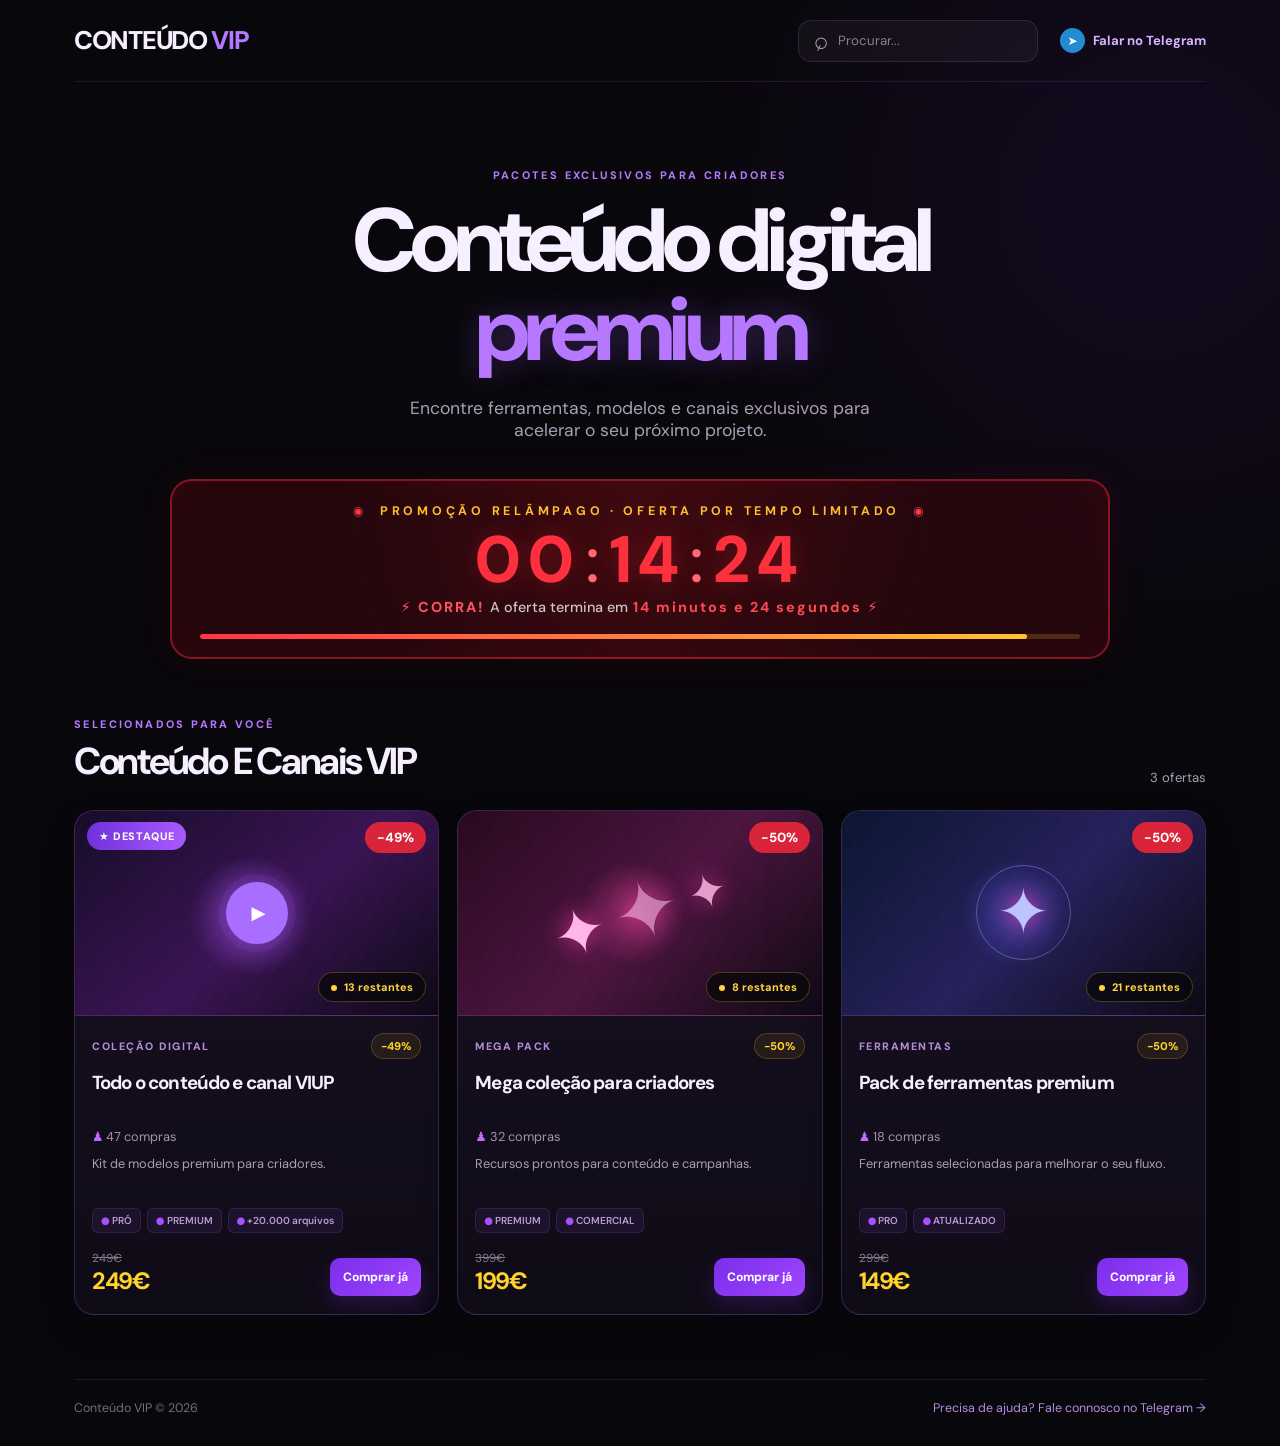
==== index.html @ 9b393be9 "Add files via upload" ====
<!doctype html>
<html lang="pt-PT">
  <head>
    <meta charset="UTF-8" />
    <meta name="viewport" content="width=device-width, initial-scale=1.0" />
    <meta name="theme-color" content="#09070d" />
    <meta
      name="description"
      content="Conteúdo digital premium para criadores."
    />
    <title>Conteúdo VIP — Conteúdo digital premium</title>
    <link
      rel="icon"
      href="data:image/svg+xml,%3Csvg xmlns='http://www.w3.org/2000/svg' viewBox='0 0 64 64'%3E%3Crect width='64' height='64' rx='16' fill='%23913bff'/%3E%3Cpath d='M18 21h28v7H25v6h17v7H25v9h-7z' fill='white'/%3E%3C/svg%3E"
    />
    <link rel="preconnect" href="https://fonts.googleapis.com" />
    <link rel="preconnect" href="https://fonts.gstatic.com" crossorigin />
    <link
      href="https://fonts.googleapis.com/css2?family=DM+Sans:wght@400;500;600;700;800&display=swap"
      rel="stylesheet"
    />
    <link rel="stylesheet" href="styles.css" />
    <script src="script.js" defer></script>
  </head>
  <body>
    <div class="page-shell">
      <header class="site-header">
        <a class="brand" href="/" aria-label="Conteúdo VIP, início">
          <span>CONTEÚDO</span> VIP
        </a>

        <label class="search-box" for="product-search">
          <span aria-hidden="true">⌕</span>
          <input
            id="product-search"
            type="search"
            placeholder="Procurar..."
            autocomplete="off"
          />
        </label>

        <a
          class="telegram-link"
          data-telegram-link
          href="#"
          target="_blank"
          rel="noopener noreferrer"
        >
          <span class="telegram-icon" aria-hidden="true">➤</span>
          <span>Falar no Telegram</span>
        </a>
      </header>

      <main>
        <section class="hero" aria-labelledby="page-title">
          <p class="eyebrow">PACOTES EXCLUSIVOS PARA CRIADORES</p>
          <h1 id="page-title">Conteúdo digital<br /><em>premium</em></h1>
          <p class="hero-copy">
            Encontre ferramentas, modelos e canais exclusivos para acelerar o
            seu próximo projeto.
          </p>
        </section>

        <section class="sale-banner" aria-label="Promoção por tempo limitado">
          <div class="sale-heading">
            <span aria-hidden="true">◉</span>
            <strong>PROMOÇÃO RELÂMPAGO · OFERTA POR TEMPO LIMITADO</strong>
            <span aria-hidden="true">◉</span>
          </div>
          <div class="countdown" aria-live="polite">
            <span id="countdown-hours">00</span><b>:</b
            ><span id="countdown-minutes">14</span><b>:</b
            ><span id="countdown-seconds">25</span>
          </div>
          <p class="sale-copy">
            <span aria-hidden="true">⚡</span> CORRA!
            <span>A oferta termina em</span>
            <strong id="sale-copy-time">14 minutos e 25 segundos</strong>
            <span aria-hidden="true">⚡</span>
          </p>
          <div class="progress-track"><span></span></div>
        </section>

        <section class="catalog-section" aria-labelledby="catalog-title">
          <div class="section-heading">
            <div>
              <p class="eyebrow">SELECIONADOS PARA VOCÊ</p>
              <h2 id="catalog-title">Conteúdo e canais VIP</h2>
            </div>
            <span class="result-count" id="result-count">3 ofertas</span>
          </div>

          <div class="product-grid" id="product-grid">
            <article
              class="product-card featured"
              data-product
              data-name="Coleção para todos os adolescentes"
              data-price="249"
              data-old-price="479"
              data-category="modelos premium"
            >
              <div class="product-visual visual-purple">
                <span class="badge featured-badge">★ DESTAQUE</span>
                <span class="discount-badge">-49%</span>
                <div class="play-button" aria-hidden="true">▶</div>
                <span class="stock-badge"><i></i> 13 restantes</span>
              </div>
              <div class="product-body">
                <div class="product-topline">
                  <span class="product-type">COLEÇÃO DIGITAL</span>
                  <span class="discount-chip">-49%</span>
                </div>
                <h3>Todo o conteúdo e canal VIUP</h3>
                <p class="sales"><span aria-hidden="true">♟</span> 47 compras</p>
                <p class="description">
                  Kit de modelos premium para criadores.
                </p>
                <div class="tag-row">
                  <span>● PRÓ</span>
                  <span>● PREMIUM</span>
                  <span>● +20.000 arquivos</span>
                </div>
                <div class="price-row">
                  <div>
                    <span class="old-price">249€</span>
                    <strong>249€</strong>
                  </div>
                  <button class="buy-button" type="button" data-buy>
                    Comprar já
                  </button>
                </div>
              </div>
            </article>

            <article
              class="product-card"
              data-product
              data-name="Mega coleção de criadores"
              data-price="199"
              data-old-price="399"
              data-category="modelos criadores"
            >
              <div class="product-visual visual-pink">
                <span class="discount-badge">-50%</span>
                <div class="visual-stack" aria-hidden="true">
                  <span>✦</span><span>✦</span><span>✦</span>
                </div>
                <span class="stock-badge"><i></i> 8 restantes</span>
              </div>
              <div class="product-body">
                <div class="product-topline">
                  <span class="product-type">MEGA PACK</span>
                  <span class="discount-chip">-50%</span>
                </div>
                <h3>Mega coleção para criadores</h3>
                <p class="sales"><span aria-hidden="true">♟</span> 32 compras</p>
                <p class="description">
                  Recursos prontos para conteúdo e campanhas.
                </p>
                <div class="tag-row">
                  <span>● PREMIUM</span>
                  <span>● COMERCIAL</span>
                </div>
                <div class="price-row">
                  <div>
                    <span class="old-price">399€</span>
                    <strong>199€</strong>
                  </div>
                  <button class="buy-button" type="button" data-buy>
                    Comprar já
                  </button>
                </div>
              </div>
            </article>

            <article
              class="product-card"
              data-product
              data-name="Pack de ferramentas premium"
              data-price="149"
              data-old-price="299"
              data-category="ferramentas"
            >
              <div class="product-visual visual-blue">
                <span class="discount-badge">-50%</span>
                <div class="visual-orbit" aria-hidden="true">
                  <span>✦</span>
                </div>
                <span class="stock-badge"><i></i> 21 restantes</span>
              </div>
              <div class="product-body">
                <div class="product-topline">
                  <span class="product-type">FERRAMENTAS</span>
                  <span class="discount-chip">-50%</span>
                </div>
                <h3>Pack de ferramentas premium</h3>
                <p class="sales"><span aria-hidden="true">♟</span> 18 compras</p>
                <p class="description">
                  Ferramentas selecionadas para melhorar o seu fluxo.
                </p>
                <div class="tag-row">
                  <span>● PRO</span>
                  <span>● ATUALIZADO</span>
                </div>
                <div class="price-row">
                  <div>
                    <span class="old-price">299€</span>
                    <strong>149€</strong>
                  </div>
                  <button class="buy-button" type="button" data-buy>
                    Comprar já
                  </button>
                </div>
              </div>
            </article>
          </div>

          <p class="empty-state" id="empty-state" hidden>
            Não encontrámos ofertas com esse termo.
          </p>
        </section>
      </main>

      <footer class="site-footer">
        <span>Conteúdo VIP © 2026</span>
        <a data-telegram-link href="#" target="_blank" rel="noopener noreferrer">
          Precisa de ajuda? Fale connosco no Telegram →
        </a>
      </footer>
    </div>

    <div class="modal-backdrop" id="purchase-modal" hidden>
      <section
        class="purchase-modal"
        role="dialog"
        aria-modal="true"
        aria-labelledby="modal-title"
      >
        <button class="close-modal" type="button" data-close-modal aria-label="Fechar">
          ×
        </button>
        <span class="modal-kicker">FINALIZAR PEDIDO</span>
        <h2 id="modal-title">Confirmar interesse</h2>
        <p class="modal-product" id="modal-product"></p>
        <div class="modal-price" id="modal-price"></div>

        <label class="notify-option">
          <input id="notify-whatsapp" type="checkbox" checked />
          <span class="custom-checkbox" aria-hidden="true">✓</span>
          <span>
            <strong>Preparar aviso no WhatsApp</strong>
            <small>Abre uma mensagem pronta para você enviar.</small>
          </span>
        </label>

        <p class="modal-note">
          A notificação precisa ser enviada por você no WhatsApp. O navegador
          não pode enviar mensagens automaticamente.
        </p>

        <div class="modal-actions">
          <button class="primary-action" type="button" id="continue-telegram">
            Continuar pelo Telegram <span>↗</span>
          </button>
          <button class="secondary-action" type="button" id="notify-now">
            <span aria-hidden="true">◉</span> Abrir aviso no WhatsApp
          </button>
        </div>
        <p class="order-status" id="order-status" role="status"></p>
      </section>
    </div>
  </body>
</html>
---- styles.css ----
:root {
  --bg: #08070b;
  --surface: #100c18;
  --surface-strong: #171021;
  --surface-soft: #211332;
  --purple: #913bff;
  --purple-bright: #b678ff;
  --pink: #ee40a5;
  --red: #ff303d;
  --yellow: #ffd425;
  --text: #f6efff;
  --muted: #a99fb4;
  --line: rgba(190, 113, 255, 0.2);
  --radius: 20px;
}

* {
  box-sizing: border-box;
}

html {
  background: var(--bg);
  scroll-behavior: smooth;
}

body {
  margin: 0;
  min-width: 320px;
  background:
    radial-gradient(circle at 90% 14%, rgba(101, 30, 174, 0.13), transparent 30rem),
    var(--bg);
  color: var(--text);
  font-family: "DM Sans", Inter, ui-sans-serif, system-ui, sans-serif;
  -webkit-font-smoothing: antialiased;
}

button,
input {
  font: inherit;
}

button,
a {
  -webkit-tap-highlight-color: transparent;
}

a {
  color: inherit;
  text-decoration: none;
}

.page-shell {
  width: min(100%, 1180px);
  margin: 0 auto;
  padding: 0 24px 30px;
}

.site-header {
  display: flex;
  align-items: center;
  gap: 22px;
  min-height: 82px;
  border-bottom: 1px solid rgba(173, 86, 251, 0.15);
}

.brand {
  color: var(--purple-bright);
  font-size: clamp(1.2rem, 2vw, 1.6rem);
  font-weight: 800;
  letter-spacing: -0.05em;
  white-space: nowrap;
}

.brand span {
  color: var(--text);
}

.search-box {
  display: flex;
  align-items: center;
  gap: 8px;
  width: min(240px, 30vw);
  min-height: 42px;
  margin-left: auto;
  padding: 0 14px;
  border: 1px solid rgba(221, 165, 255, 0.13);
  border-radius: 13px;
  background: rgba(255, 255, 255, 0.04);
  color: var(--muted);
}

.search-box span {
  font-size: 1.55rem;
  line-height: 0;
  transform: rotate(-20deg);
}

.search-box input {
  width: 100%;
  border: 0;
  outline: 0;
  background: transparent;
  color: var(--text);
  font-size: 0.83rem;
}

.search-box input::placeholder {
  color: #897e94;
}

.telegram-link {
  display: inline-flex;
  align-items: center;
  gap: 8px;
  color: #d6b4ff;
  font-size: 0.82rem;
  font-weight: 700;
  transition: color 160ms ease, transform 160ms ease;
}

.telegram-link:hover,
.telegram-link:focus-visible {
  color: white;
  transform: translateY(-1px);
}

.telegram-icon {
  display: grid;
  width: 25px;
  height: 25px;
  place-items: center;
  border-radius: 50%;
  background: #248bd2;
  color: white;
  font-size: 0.76rem;
}

.hero {
  padding: 86px 0 38px;
  text-align: center;
}

.eyebrow {
  margin: 0 0 15px;
  color: var(--purple-bright);
  font-size: 0.68rem;
  font-weight: 800;
  letter-spacing: 0.22em;
  text-transform: uppercase;
}

.hero h1 {
  margin: 0;
  font-size: clamp(2.7rem, 7vw, 5.8rem);
  font-weight: 800;
  letter-spacing: -0.07em;
  line-height: 0.99;
}

.hero h1 em {
  color: var(--purple-bright);
  font-style: normal;
  text-shadow: 0 0 34px rgba(173, 104, 255, 0.3);
}

.hero-copy {
  max-width: 500px;
  margin: 23px auto 0;
  color: var(--muted);
  font-size: clamp(0.94rem, 2vw, 1.1rem);
}

.sale-banner {
  position: relative;
  overflow: hidden;
  max-width: 940px;
  margin: 0 auto 58px;
  padding: 22px 28px 18px;
  border: 2px solid rgba(255, 40, 58, 0.45);
  border-radius: 22px;
  background:
    radial-gradient(circle at 50% 20%, rgba(123, 18, 25, 0.3), transparent 60%),
    rgba(59, 8, 15, 0.57);
  box-shadow: 0 0 40px rgba(225, 29, 40, 0.08), inset 0 0 35px rgba(255, 27, 45, 0.05);
  text-align: center;
}

.sale-heading {
  display: flex;
  align-items: center;
  justify-content: center;
  gap: 13px;
  color: #ffbd2e;
  font-size: clamp(0.6rem, 1.6vw, 0.78rem);
  letter-spacing: 0.3em;
}

.sale-heading span {
  color: #ff3845;
  font-size: 0.75rem;
}

.countdown {
  margin: 5px 0 1px;
  color: var(--red);
  font-size: clamp(2.2rem, 7vw, 4.1rem);
  font-weight: 800;
  letter-spacing: 0.11em;
  line-height: 1.1;
  text-shadow: 0 0 25px rgba(255, 41, 55, 0.28);
}

.countdown b {
  padding: 0 4px;
  color: #ff6971;
  font-weight: 500;
}

.sale-copy {
  margin: 0 0 18px;
  color: #ff5260;
  font-size: clamp(0.72rem, 1.8vw, 0.9rem);
  font-weight: 800;
  letter-spacing: 0.14em;
}

.sale-copy span:not([aria-hidden]) {
  color: #cfc2c9;
  font-weight: 500;
  letter-spacing: 0;
}

.sale-copy strong {
  color: #ff4953;
}

.progress-track {
  height: 5px;
  overflow: hidden;
  border-radius: 999px;
  background: rgba(255, 178, 44, 0.2);
}

.progress-track span {
  display: block;
  width: 94%;
  height: 100%;
  border-radius: inherit;
  background: linear-gradient(90deg, #ff3447, #ffc333);
}

.section-heading {
  display: flex;
  align-items: end;
  justify-content: space-between;
  gap: 20px;
  margin-bottom: 24px;
}

.section-heading .eyebrow {
  margin-bottom: 6px;
}

.section-heading h2 {
  margin: 0;
  color: var(--text);
  font-size: clamp(1.6rem, 3vw, 2.35rem);
  letter-spacing: -0.06em;
  text-transform: capitalize;
}

.result-count {
  color: var(--muted);
  font-size: 0.82rem;
}

.product-grid {
  display: grid;
  grid-template-columns: repeat(3, minmax(0, 1fr));
  gap: 18px;
}

.product-card {
  overflow: hidden;
  border: 1px solid rgba(180, 103, 250, 0.25);
  border-radius: var(--radius);
  background: linear-gradient(180deg, #171021, #0f0b16);
  box-shadow: 0 14px 35px rgba(0, 0, 0, 0.22);
  transition: transform 180ms ease, border-color 180ms ease, box-shadow 180ms ease;
}

.product-card:hover {
  border-color: rgba(193, 129, 255, 0.66);
  box-shadow: 0 16px 42px rgba(113, 50, 164, 0.25);
  transform: translateY(-4px);
}

.product-card.is-hidden {
  display: none;
}

.product-visual {
  position: relative;
  display: grid;
  min-height: 205px;
  overflow: hidden;
  place-items: center;
  border-bottom: 1px solid rgba(217, 145, 255, 0.23);
}

.product-visual::after {
  position: absolute;
  inset: 0;
  background: repeating-linear-gradient(
    120deg,
    transparent,
    transparent 12px,
    rgba(255, 255, 255, 0.018) 13px,
    transparent 14px
  );
  content: "";
}

.visual-purple {
  background:
    radial-gradient(circle at 48% 52%, rgba(185, 99, 255, 0.45), transparent 28%),
    linear-gradient(140deg, #160c28, #3a1454 53%, #0d0914);
}

.visual-pink {
  background:
    radial-gradient(circle at 48% 50%, rgba(248, 73, 164, 0.45), transparent 24%),
    linear-gradient(135deg, #28091f, #4d153f 52%, #0c0912);
}

.visual-blue {
  background:
    radial-gradient(circle at 48% 50%, rgba(98, 99, 255, 0.44), transparent 25%),
    linear-gradient(135deg, #0b1531, #26215b 52%, #0c0912);
}

.badge,
.discount-badge,
.stock-badge {
  position: absolute;
  z-index: 1;
  font-size: 0.68rem;
  font-weight: 800;
}

.featured-badge {
  top: 11px;
  left: 12px;
  padding: 7px 12px;
  border-radius: 999px;
  background: linear-gradient(90deg, #7031dc, #aa5aff);
  color: white;
  letter-spacing: 0.06em;
}

.discount-badge {
  top: 11px;
  right: 12px;
  padding: 7px 12px;
  border-radius: 999px;
  background: #d92539;
  color: white;
  font-size: 0.83rem;
}

.stock-badge {
  right: 12px;
  bottom: 13px;
  padding: 7px 12px;
  border: 1px solid rgba(255, 205, 43, 0.25);
  border-radius: 999px;
  background: rgba(8, 7, 11, 0.72);
  color: #ffd33a;
}

.stock-badge i {
  display: inline-block;
  width: 6px;
  height: 6px;
  margin-right: 4px;
  border-radius: 50%;
  background: #ffd33a;
}

.play-button {
  position: relative;
  z-index: 1;
  display: grid;
  width: 62px;
  height: 62px;
  place-items: center;
  padding-left: 4px;
  border-radius: 50%;
  background: #a96eff;
  color: white;
  font-size: 1.15rem;
  box-shadow: 0 0 0 8px rgba(168, 101, 255, 0.08), 0 0 32px rgba(161, 77, 255, 0.45);
}

.visual-stack,
.visual-orbit {
  position: relative;
  z-index: 1;
  display: flex;
  align-items: center;
  gap: 10px;
  color: #ffb6e5;
  font-size: 4rem;
  text-shadow: 0 0 25px #f23ca9;
  transform: rotate(-18deg);
}

.visual-stack span:nth-child(2) {
  font-size: 5rem;
  opacity: 0.6;
}

.visual-stack span:nth-child(3) {
  font-size: 3rem;
  opacity: 0.85;
}

.visual-orbit {
  width: 95px;
  height: 95px;
  justify-content: center;
  border: 1px solid rgba(147, 151, 255, 0.45);
  border-radius: 50%;
  color: #bbc4ff;
  transform: none;
}

.product-body {
  padding: 17px 17px 18px;
}

.product-topline,
.price-row {
  display: flex;
  align-items: center;
  justify-content: space-between;
  gap: 10px;
}

.product-type {
  color: #b28bd9;
  font-size: 0.67rem;
  font-weight: 800;
  letter-spacing: 0.14em;
}

.discount-chip {
  padding: 5px 9px;
  border: 1px solid rgba(255, 210, 36, 0.2);
  border-radius: 999px;
  background: rgba(255, 197, 36, 0.08);
  color: #ffd426;
  font-size: 0.7rem;
  font-weight: 800;
}

.product-body h3 {
  min-height: 48px;
  margin: 14px 0 7px;
  font-size: 1.18rem;
  letter-spacing: -0.045em;
  line-height: 1.06;
}

.sales,
.description {
  margin: 0;
  color: var(--muted);
  font-size: 0.8rem;
}

.sales {
  color: #a792b0;
}

.sales span {
  color: #c06aff;
}

.description {
  min-height: 38px;
  margin-top: 10px;
  line-height: 1.4;
}

.tag-row {
  display: flex;
  flex-wrap: wrap;
  gap: 6px;
  margin: 15px 0 17px;
}

.tag-row span {
  padding: 5px 8px;
  border: 1px solid rgba(160, 93, 245, 0.16);
  border-radius: 6px;
  background: rgba(125, 65, 191, 0.12);
  color: #b89bd3;
  font-size: 0.63rem;
  font-weight: 600;
}

.tag-row span::first-letter {
  color: #a750ff;
}

.price-row {
  align-items: end;
}

.old-price {
  display: block;
  color: #84788b;
  font-size: 0.73rem;
  text-decoration: line-through;
}

.price-row strong {
  color: #ffd32a;
  font-size: 1.48rem;
  letter-spacing: -0.06em;
}

.buy-button,
.primary-action,
.secondary-action {
  cursor: pointer;
  border: 0;
  font-weight: 800;
  transition: transform 160ms ease, filter 160ms ease;
}

.buy-button {
  padding: 11px 13px;
  border-radius: 10px;
  background: linear-gradient(135deg, #7b2ee9, #a044ff);
  color: white;
  font-size: 0.76rem;
  box-shadow: 0 8px 20px rgba(126, 45, 232, 0.24);
}

.buy-button:hover,
.buy-button:focus-visible,
.primary-action:hover,
.primary-action:focus-visible,
.secondary-action:hover,
.secondary-action:focus-visible {
  filter: brightness(1.14);
  transform: translateY(-2px);
}

.empty-state {
  margin: 35px 0;
  color: var(--muted);
  text-align: center;
}

.site-footer {
  display: flex;
  justify-content: space-between;
  gap: 20px;
  margin-top: 64px;
  padding-top: 20px;
  border-top: 1px solid rgba(173, 86, 251, 0.15);
  color: #766c80;
  font-size: 0.78rem;
}

.site-footer a {
  color: #b58ce2;
}

.modal-backdrop {
  position: fixed;
  z-index: 10;
  inset: 0;
  display: grid;
  padding: 20px;
  place-items: center;
  background: rgba(3, 2, 7, 0.78);
  backdrop-filter: blur(10px);
}

.modal-backdrop[hidden] {
  display: none;
}

.purchase-modal {
  position: relative;
  width: min(100%, 450px);
  padding: 31px;
  border: 1px solid rgba(190, 113, 255, 0.36);
  border-radius: 23px;
  background: linear-gradient(155deg, #211232, #0f0a15);
  box-shadow: 0 25px 80px rgba(0, 0, 0, 0.55);
}

.close-modal {
  position: absolute;
  top: 15px;
  right: 18px;
  cursor: pointer;
  border: 0;
  background: transparent;
  color: #a496af;
  font-size: 1.7rem;
  line-height: 1;
}

.modal-kicker {
  color: #ba78ff;
  font-size: 0.65rem;
  font-weight: 800;
  letter-spacing: 0.2em;
}

.purchase-modal h2 {
  margin: 8px 0 8px;
  font-size: 1.8rem;
  letter-spacing: -0.06em;
}

.modal-product {
  margin: 0;
  color: var(--muted);
}

.modal-price {
  margin: 18px 0 21px;
  color: #ffd426;
  font-size: 2rem;
  font-weight: 800;
}

.notify-option {
  display: flex;
  align-items: flex-start;
  gap: 12px;
  cursor: pointer;
  padding: 14px;
  border: 1px solid rgba(168, 99, 233, 0.24);
  border-radius: 14px;
  background: rgba(145, 59, 255, 0.08);
}

.notify-option input {
  position: absolute;
  opacity: 0;
}

.custom-checkbox {
  display: grid;
  width: 21px;
  height: 21px;
  flex: 0 0 21px;
  place-items: center;
  border: 1px solid #9455db;
  border-radius: 6px;
  color: transparent;
  font-size: 0.8rem;
}

.notify-option input:checked + .custom-checkbox {
  background: #9141e8;
  color: white;
}

.notify-option strong,
.notify-option small {
  display: block;
}

.notify-option strong {
  font-size: 0.86rem;
}

.notify-option small {
  margin-top: 4px;
  color: var(--muted);
  font-size: 0.72rem;
}

.modal-note {
  margin: 12px 0 19px;
  color: #97889f;
  font-size: 0.72rem;
  line-height: 1.45;
}

.modal-actions {
  display: grid;
  gap: 9px;
}

.primary-action,
.secondary-action {
  width: 100%;
  padding: 13px 16px;
  border-radius: 11px;
  font-size: 0.82rem;
}

.primary-action {
  background: linear-gradient(90deg, #7c2de5, #a23cff);
  color: white;
}

.secondary-action {
  border: 1px solid rgba(37, 192, 109, 0.32);
  background: rgba(24, 164, 93, 0.11);
  color: #76e1a6;
}

.order-status {
  min-height: 18px;
  margin: 13px 0 0;
  color: #8ee6b1;
  font-size: 0.75rem;
  text-align: center;
}

@media (max-width: 820px) {
  .page-shell {
    padding: 0 16px 25px;
  }

  .site-header {
    flex-wrap: wrap;
    gap: 14px;
    padding: 14px 0;
  }

  .search-box {
    order: 3;
    width: 100%;
    margin-left: 0;
  }

  .telegram-link {
    margin-left: auto;
  }

  .hero {
    padding: 62px 0 33px;
  }

  .sale-banner {
    margin-bottom: 43px;
    padding: 18px 14px 15px;
  }

  .sale-heading {
    gap: 7px;
    letter-spacing: 0.18em;
  }

  .product-grid {
    grid-template-columns: repeat(2, minmax(0, 1fr));
  }
}

@media (max-width: 540px) {
  .brand {
    font-size: 1.14rem;
  }

  .telegram-link span:last-child {
    display: none;
  }

  .hero h1 {
    font-size: 3.3rem;
  }

  .hero-copy {
    padding: 0 15px;
  }

  .sale-copy {
    line-height: 1.55;
  }

  .section-heading {
    align-items: start;
    flex-direction: column;
    gap: 5px;
  }

  .product-grid {
    grid-template-columns: 1fr;
  }

  .product-visual {
    min-height: 218px;
  }

  .product-body h3 {
    min-height: auto;
  }

  .description {
    min-height: auto;
  }

  .site-footer {
    flex-direction: column;
    margin-top: 42px;
  }

  .purchase-modal {
    padding: 25px 19px 21px;
  }
}
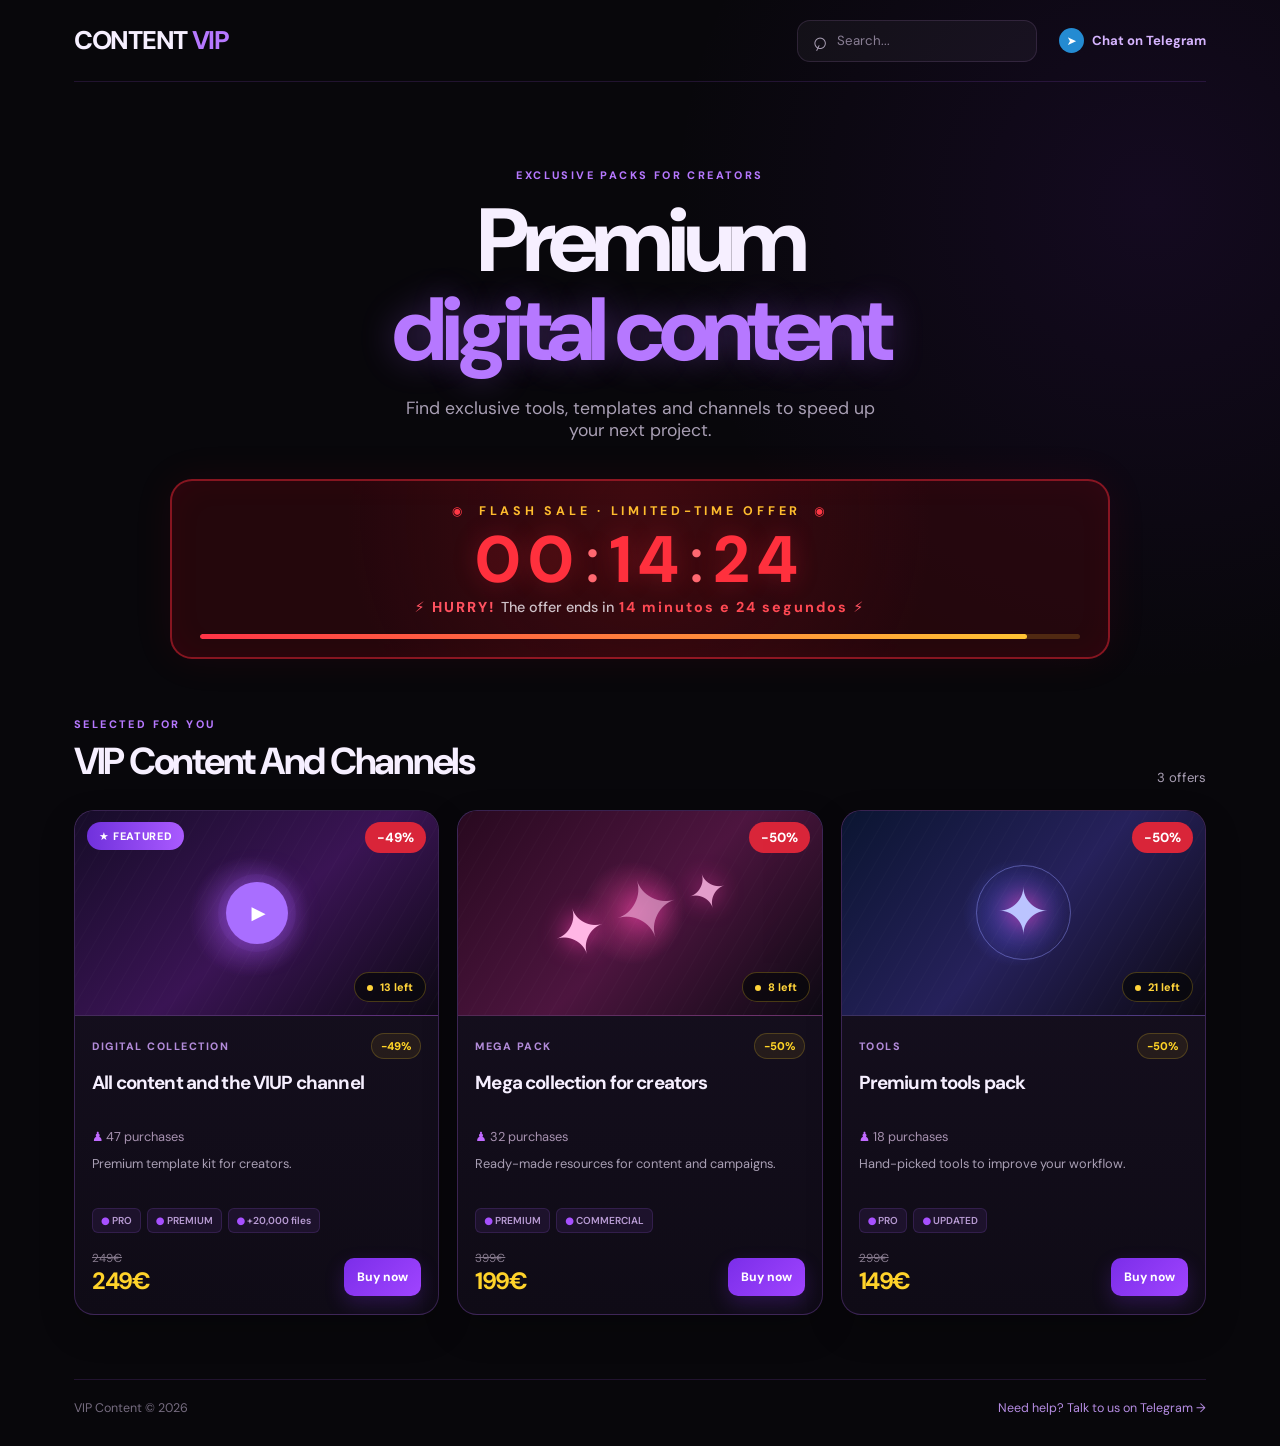
==== commit 5be21cf3: "Add files via upload" ====
--- a/index.html
+++ b/index.html
@@ -1,14 +1,14 @@
 <!doctype html>
-<html lang="pt-PT">
+<html lang="en">
   <head>
     <meta charset="UTF-8" />
     <meta name="viewport" content="width=device-width, initial-scale=1.0" />
     <meta name="theme-color" content="#09070d" />
     <meta
       name="description"
-      content="Conteúdo digital premium para criadores."
+      content="Premium digital content for creators."
     />
-    <title>Conteúdo VIP — Conteúdo digital premium</title>
+    <title>VIP Content — Premium digital content</title>
     <link
       rel="icon"
       href="data:image/svg+xml,%3Csvg xmlns='http://www.w3.org/2000/svg' viewBox='0 0 64 64'%3E%3Crect width='64' height='64' rx='16' fill='%23913bff'/%3E%3Cpath d='M18 21h28v7H25v6h17v7H25v9h-7z' fill='white'/%3E%3C/svg%3E"
@@ -25,8 +25,8 @@
   <body>
     <div class="page-shell">
       <header class="site-header">
-        <a class="brand" href="/" aria-label="Conteúdo VIP, início">
-          <span>CONTEÚDO</span> VIP
+        <a class="brand" href="/" aria-label="VIP Content, home">
+          <span>CONTENT</span> VIP
         </a>
 
         <label class="search-box" for="product-search">
@@ -34,7 +34,7 @@
           <input
             id="product-search"
             type="search"
-            placeholder="Procurar..."
+            placeholder="Search..."
             autocomplete="off"
           />
         </label>
@@ -47,24 +47,24 @@
           rel="noopener noreferrer"
         >
           <span class="telegram-icon" aria-hidden="true">➤</span>
-          <span>Falar no Telegram</span>
+          <span>Chat on Telegram</span>
         </a>
       </header>
 
       <main>
         <section class="hero" aria-labelledby="page-title">
-          <p class="eyebrow">PACOTES EXCLUSIVOS PARA CRIADORES</p>
-          <h1 id="page-title">Conteúdo digital<br /><em>premium</em></h1>
+          <p class="eyebrow">EXCLUSIVE PACKS FOR CREATORS</p>
+          <h1 id="page-title">Premium<br /><em>digital content</em></h1>
           <p class="hero-copy">
-            Encontre ferramentas, modelos e canais exclusivos para acelerar o
-            seu próximo projeto.
+            Find exclusive tools, templates and channels to speed up your next
+            project.
           </p>
         </section>
 
-        <section class="sale-banner" aria-label="Promoção por tempo limitado">
+        <section class="sale-banner" aria-label="Limited-time promotion">
           <div class="sale-heading">
             <span aria-hidden="true">◉</span>
-            <strong>PROMOÇÃO RELÂMPAGO · OFERTA POR TEMPO LIMITADO</strong>
+            <strong>FLASH SALE · LIMITED-TIME OFFER</strong>
             <span aria-hidden="true">◉</span>
           </div>
           <div class="countdown" aria-live="polite">
@@ -73,9 +73,9 @@
             ><span id="countdown-seconds">25</span>
           </div>
           <p class="sale-copy">
-            <span aria-hidden="true">⚡</span> CORRA!
-            <span>A oferta termina em</span>
-            <strong id="sale-copy-time">14 minutos e 25 segundos</strong>
+            <span aria-hidden="true">⚡</span> HURRY!
+            <span>The offer ends in</span>
+            <strong id="sale-copy-time">14 minutes and 25 seconds</strong>
             <span aria-hidden="true">⚡</span>
           </p>
           <div class="progress-track"><span></span></div>
@@ -84,41 +84,41 @@
         <section class="catalog-section" aria-labelledby="catalog-title">
           <div class="section-heading">
             <div>
-              <p class="eyebrow">SELECIONADOS PARA VOCÊ</p>
-              <h2 id="catalog-title">Conteúdo e canais VIP</h2>
+              <p class="eyebrow">SELECTED FOR YOU</p>
+              <h2 id="catalog-title">VIP content and channels</h2>
             </div>
-            <span class="result-count" id="result-count">3 ofertas</span>
+            <span class="result-count" id="result-count">3 offers</span>
           </div>
 
           <div class="product-grid" id="product-grid">
             <article
               class="product-card featured"
               data-product
-              data-name="Coleção para todos os adolescentes"
+              data-name="Collection for everyone"
               data-price="249"
               data-old-price="479"
-              data-category="modelos premium"
+              data-category="premium templates"
             >
               <div class="product-visual visual-purple">
-                <span class="badge featured-badge">★ DESTAQUE</span>
+                <span class="badge featured-badge">★ FEATURED</span>
                 <span class="discount-badge">-49%</span>
                 <div class="play-button" aria-hidden="true">▶</div>
-                <span class="stock-badge"><i></i> 13 restantes</span>
+                <span class="stock-badge"><i></i> 13 left</span>
               </div>
               <div class="product-body">
                 <div class="product-topline">
-                  <span class="product-type">COLEÇÃO DIGITAL</span>
+                  <span class="product-type">DIGITAL COLLECTION</span>
                   <span class="discount-chip">-49%</span>
                 </div>
-                <h3>Todo o conteúdo e canal VIUP</h3>
-                <p class="sales"><span aria-hidden="true">♟</span> 47 compras</p>
+                <h3>All content and the VIUP channel</h3>
+                <p class="sales"><span aria-hidden="true">♟</span> 47 purchases</p>
                 <p class="description">
-                  Kit de modelos premium para criadores.
+                  Premium template kit for creators.
                 </p>
                 <div class="tag-row">
-                  <span>● PRÓ</span>
+                  <span>● PRO</span>
                   <span>● PREMIUM</span>
-                  <span>● +20.000 arquivos</span>
+                  <span>● +20,000 files</span>
                 </div>
                 <div class="price-row">
                   <div>
@@ -126,7 +126,7 @@
                     <strong>249€</strong>
                   </div>
                   <button class="buy-button" type="button" data-buy>
-                    Comprar já
+                    Buy now
                   </button>
                 </div>
               </div>
@@ -135,31 +135,31 @@
             <article
               class="product-card"
               data-product
-              data-name="Mega coleção de criadores"
+              data-name="Mega creator collection"
               data-price="199"
               data-old-price="399"
-              data-category="modelos criadores"
+              data-category="creator templates"
             >
               <div class="product-visual visual-pink">
                 <span class="discount-badge">-50%</span>
                 <div class="visual-stack" aria-hidden="true">
                   <span>✦</span><span>✦</span><span>✦</span>
                 </div>
-                <span class="stock-badge"><i></i> 8 restantes</span>
+                <span class="stock-badge"><i></i> 8 left</span>
               </div>
               <div class="product-body">
                 <div class="product-topline">
                   <span class="product-type">MEGA PACK</span>
                   <span class="discount-chip">-50%</span>
                 </div>
-                <h3>Mega coleção para criadores</h3>
-                <p class="sales"><span aria-hidden="true">♟</span> 32 compras</p>
+                <h3>Mega collection for creators</h3>
+                <p class="sales"><span aria-hidden="true">♟</span> 32 purchases</p>
                 <p class="description">
-                  Recursos prontos para conteúdo e campanhas.
+                  Ready-made resources for content and campaigns.
                 </p>
                 <div class="tag-row">
                   <span>● PREMIUM</span>
-                  <span>● COMERCIAL</span>
+                  <span>● COMMERCIAL</span>
                 </div>
                 <div class="price-row">
                   <div>
@@ -167,7 +167,7 @@
                     <strong>199€</strong>
                   </div>
                   <button class="buy-button" type="button" data-buy>
-                    Comprar já
+                    Buy now
                   </button>
                 </div>
               </div>
@@ -176,31 +176,31 @@
             <article
               class="product-card"
               data-product
-              data-name="Pack de ferramentas premium"
+              data-name="Premium tools pack"
               data-price="149"
               data-old-price="299"
-              data-category="ferramentas"
+              data-category="tools"
             >
               <div class="product-visual visual-blue">
                 <span class="discount-badge">-50%</span>
                 <div class="visual-orbit" aria-hidden="true">
                   <span>✦</span>
                 </div>
-                <span class="stock-badge"><i></i> 21 restantes</span>
+                <span class="stock-badge"><i></i> 21 left</span>
               </div>
               <div class="product-body">
                 <div class="product-topline">
-                  <span class="product-type">FERRAMENTAS</span>
+                  <span class="product-type">TOOLS</span>
                   <span class="discount-chip">-50%</span>
                 </div>
-                <h3>Pack de ferramentas premium</h3>
-                <p class="sales"><span aria-hidden="true">♟</span> 18 compras</p>
+                <h3>Premium tools pack</h3>
+                <p class="sales"><span aria-hidden="true">♟</span> 18 purchases</p>
                 <p class="description">
-                  Ferramentas selecionadas para melhorar o seu fluxo.
+                  Hand-picked tools to improve your workflow.
                 </p>
                 <div class="tag-row">
                   <span>● PRO</span>
-                  <span>● ATUALIZADO</span>
+                  <span>● UPDATED</span>
                 </div>
                 <div class="price-row">
                   <div>
@@ -208,7 +208,7 @@
                     <strong>149€</strong>
                   </div>
                   <button class="buy-button" type="button" data-buy>
-                    Comprar já
+                    Buy now
                   </button>
                 </div>
               </div>
@@ -216,15 +216,15 @@
           </div>
 
           <p class="empty-state" id="empty-state" hidden>
-            Não encontrámos ofertas com esse termo.
+            We couldn't find any offers with that term.
           </p>
         </section>
       </main>
 
       <footer class="site-footer">
-        <span>Conteúdo VIP © 2026</span>
+        <span>VIP Content © 2026</span>
         <a data-telegram-link href="#" target="_blank" rel="noopener noreferrer">
-          Precisa de ajuda? Fale connosco no Telegram →
+          Need help? Talk to us on Telegram →
         </a>
       </footer>
     </div>
@@ -236,11 +236,11 @@
         aria-modal="true"
         aria-labelledby="modal-title"
       >
-        <button class="close-modal" type="button" data-close-modal aria-label="Fechar">
+        <button class="close-modal" type="button" data-close-modal aria-label="Close">
           ×
         </button>
-        <span class="modal-kicker">FINALIZAR PEDIDO</span>
-        <h2 id="modal-title">Confirmar interesse</h2>
+        <span class="modal-kicker">COMPLETE YOUR ORDER</span>
+        <h2 id="modal-title">Confirm interest</h2>
         <p class="modal-product" id="modal-product"></p>
         <div class="modal-price" id="modal-price"></div>
 
@@ -248,26 +248,26 @@
           <input id="notify-whatsapp" type="checkbox" checked />
           <span class="custom-checkbox" aria-hidden="true">✓</span>
           <span>
-            <strong>Preparar aviso no WhatsApp</strong>
-            <small>Abre uma mensagem pronta para você enviar.</small>
+            <strong>Prepare WhatsApp notice</strong>
+            <small>Opens a ready-made message for you to send.</small>
           </span>
         </label>
 
         <p class="modal-note">
-          A notificação precisa ser enviada por você no WhatsApp. O navegador
-          não pode enviar mensagens automaticamente.
+          The notification must be sent by you on WhatsApp. The browser cannot
+          send messages automatically.
         </p>
 
         <div class="modal-actions">
           <button class="primary-action" type="button" id="continue-telegram">
-            Continuar pelo Telegram <span>↗</span>
+            Continue on Telegram <span>↗</span>
           </button>
           <button class="secondary-action" type="button" id="notify-now">
-            <span aria-hidden="true">◉</span> Abrir aviso no WhatsApp
+            <span aria-hidden="true">◉</span> Open WhatsApp notice
           </button>
         </div>
         <p class="order-status" id="order-status" role="status"></p>
       </section>
     </div>
   </body>
-</html>+</html>
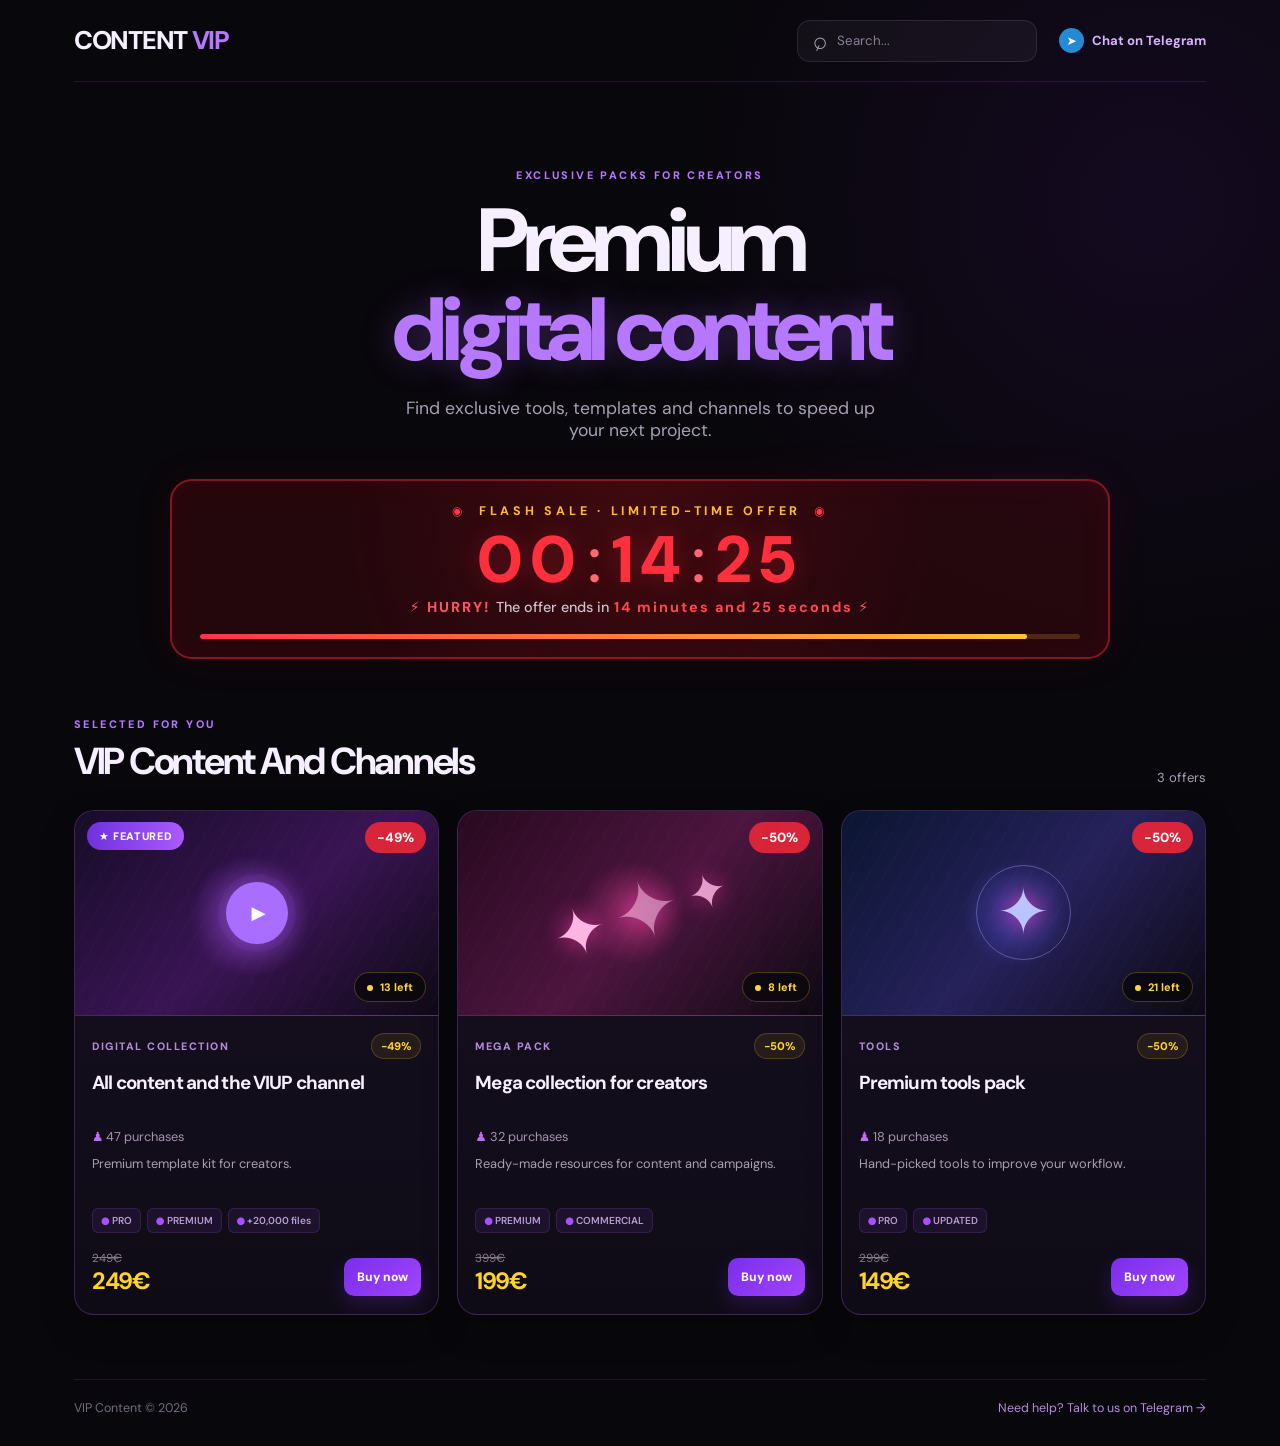
==== commit e7c9ddb4: "Update index.html" ====
--- a/index.html
+++ b/index.html
@@ -244,26 +244,9 @@
         <p class="modal-product" id="modal-product"></p>
         <div class="modal-price" id="modal-price"></div>
 
-        <label class="notify-option">
-          <input id="notify-whatsapp" type="checkbox" checked />
-          <span class="custom-checkbox" aria-hidden="true">✓</span>
-          <span>
-            <strong>Prepare WhatsApp notice</strong>
-            <small>Opens a ready-made message for you to send.</small>
-          </span>
-        </label>
-
-        <p class="modal-note">
-          The notification must be sent by you on WhatsApp. The browser cannot
-          send messages automatically.
-        </p>
-
         <div class="modal-actions">
           <button class="primary-action" type="button" id="continue-telegram">
             Continue on Telegram <span>↗</span>
-          </button>
-          <button class="secondary-action" type="button" id="notify-now">
-            <span aria-hidden="true">◉</span> Open WhatsApp notice
           </button>
         </div>
         <p class="order-status" id="order-status" role="status"></p>
